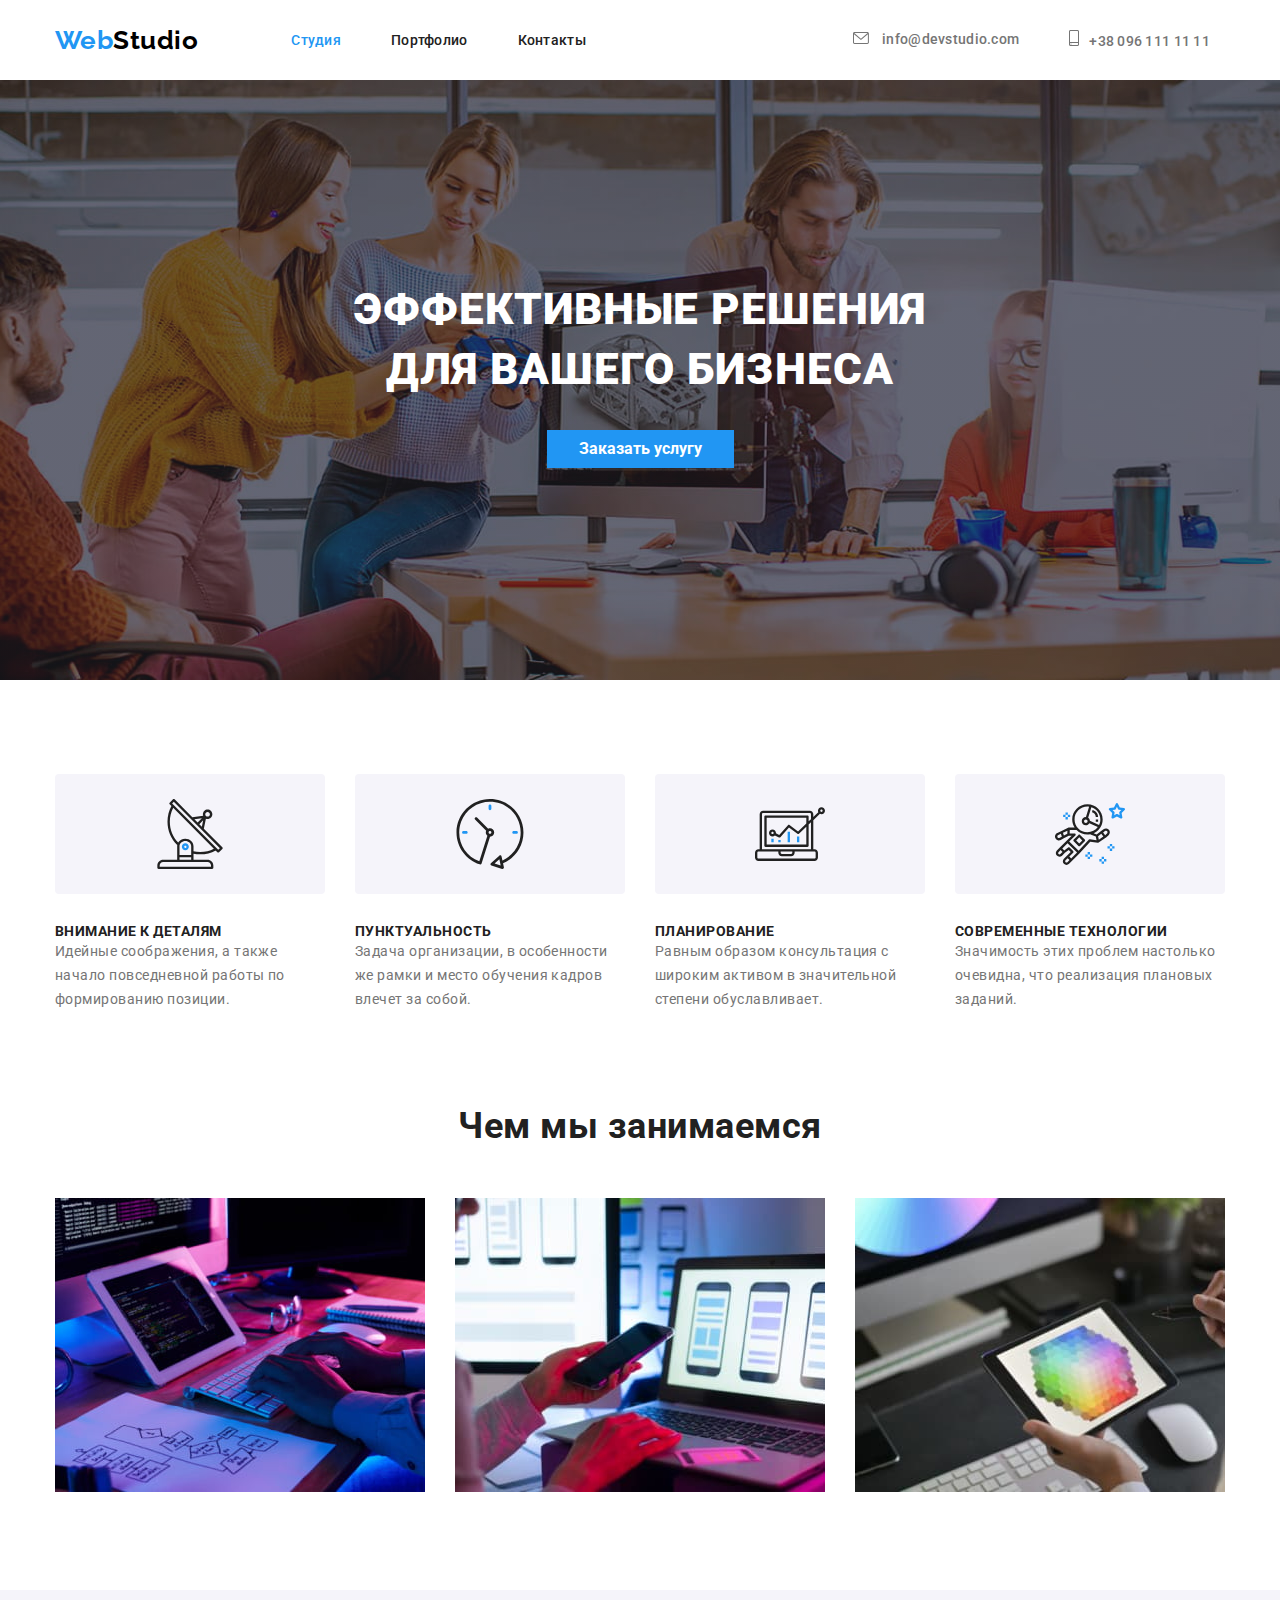
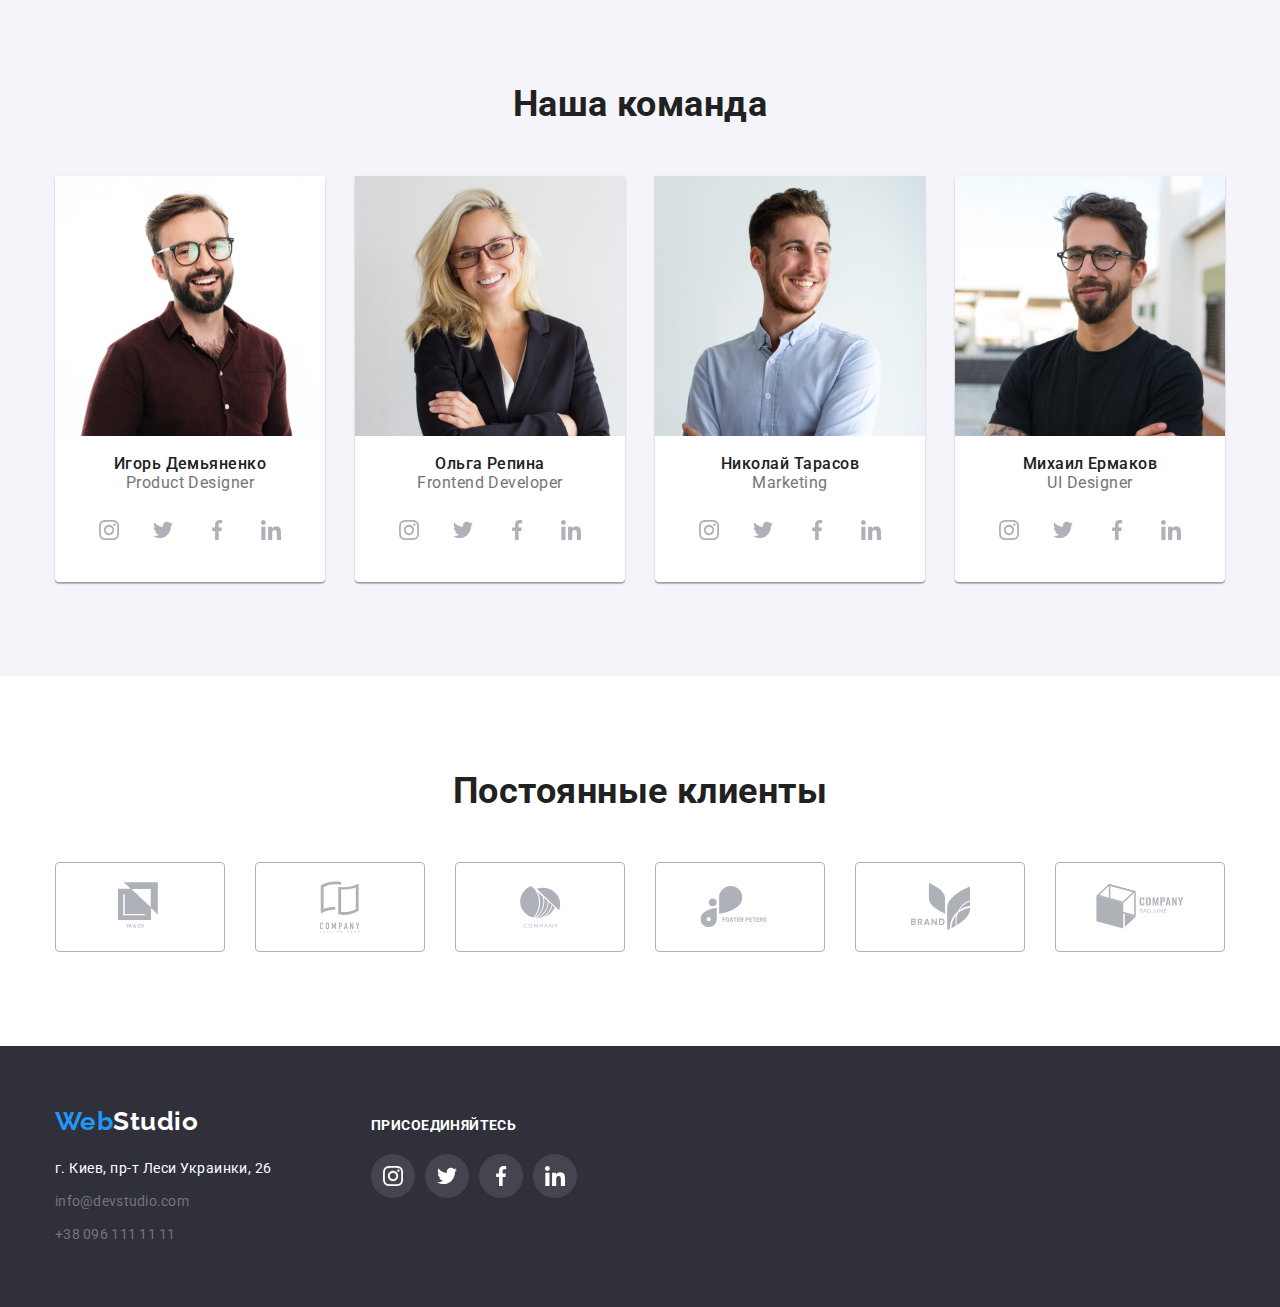
==== index.html @ a1ad8b72 "HomeWork-5" ====
<!DOCTYPE html>
<html lang="ru">

<head>
    <meta charset="UTF-8">
    <meta name="viewport" content="width=device-width, initial-scale=1.0">
    <title lang="en">HomeWork 4</title>
    <link
        href="https://fonts.googleapis.com/css2?family=Raleway:wght@700&family=Roboto:wght@400;500;700;900&display=swap"
        rel="stylesheet">
    <link rel="stylesheet" href="https://cdnjs.cloudflare.com/ajax/libs/modern-normalize/1.0.0/modern-normalize.css">
    <link rel="stylesheet" href="./css/styles.css">
</head>

<body>
    <!--HEADER-->
    <header class="header">
        <div class="header-container">
            <nav class="nav-container ">
                <a href="index.html" class="title-webstudio">
                    <span class="title-web">Web</span><span class="title-studio">Studio</span>
                </a>
                <ul class="header-list list">
                    <li class="item"><a href="index.html" class="header-link studio-link">Студия</a></li>
                    <li class="item"><a href="portfolio.html" class="header-link">Портфолио</a></li>
                    <li class="item"><a href="" class="header-link">Контакты</a></li>
                </ul>
            </nav>

            <!--CONTACTS-->
            <ul class="contacts-list list">
                <li class="item">
                    <div class="contacts-link">
                        <a href="mailto:info@devstudio.com" class="emeil-mobile">
                            <svg class="email-icon" width="16" height="12">
                                <use href="./img/symbol-defs.svg#icon-envelope"></use>
                            </svg>
                            info@devstudio.com</a>
                    </div>
                </li>
                <li class="item">
                    <div class="contacts-link">
                        <a href="tel:+380961111111" class="emeil-mobile"><svg class="mobile-icon" width="10"
                                height="16">
                                <use href="./img/symbol-defs.svg#icon-smartphone"></use>
                            </svg>+38 096 111 11 11</a>
                    </div>
                </li>
            </ul>
        </div>
    </header>


    <!--MAIN-->
    <main>
        <!--HERO BLOCK==========================================================-->
        <section class="hero">
            <h1 class="hero-title">
                Эффективные решения <br>для вашего бизнеса
            </h1>
            <button type="submit" class="hero-button">Заказать услугу</button>
        </section>

        <!--BENEFITS=============================================================-->
        <section class="benefits-section">
            <!--<h2>Наши Особенности</h2> //WE WILL HIDE IT WITH CSS-->
            <div class="container">
                <ul class="benefits-section_list">
                    <li class="list-item">
                        <div class="benefits-bg">
                            <svg class="benefits-bg_icons">
                                <use href="./img/symbol-defs.svg#icon-antenna"></use>
                            </svg>
                        </div>
                        <h3 class="benefits-section_title">Внимание к деталям</h3>
                        <p class="benefits-section_info">
                            Идейные соображения, а также начало повседневной работы по формированию позиции.
                        </p>
                    </li>
                    <li class="list-item icon-punctuality">
                        <div class="benefits-bg">
                            <svg class="benefits-bg_icons">
                                <use href="./img/symbol-defs.svg#icon-clock"></use>
                            </svg>
                        </div>
                        <h3 class="benefits-section_title">Пунктуальность</h3>
                        <p class="benefits-section_info">Задача организации, в особенности же рамки и место обучения
                            кадров
                            влечет за собой.</p>
                    </li>
                    <li class="list-item icon-planning">
                        <div class="benefits-bg">
                            <svg class="benefits-bg_icons">
                                <use href="./img/symbol-defs.svg#icon-diagram"></use>
                            </svg>
                        </div>
                        <h3 class="benefits-section_title">Планирование</h3>
                        <p class="benefits-section_info">Равным образом консультация с широким активом в значительной
                            степени обуславливает.</p>
                    </li>
                    <li class="list-item icon-technology">
                        <div class="benefits-bg">
                            <svg class="benefits-bg_icons">
                                <use href="./img/symbol-defs.svg#icon-astronaut"></use>
                            </svg>
                        </div>
                        <h3 class="benefits-section_title">Современные технологии</h3>
                        <p class="benefits-section_info">Значимость этих проблем настолько очевидна, что реализация
                            плановых
                            заданий.</p>
                    </li>
                </ul>
            </div>
        </section>

        <!--PORTFOLIO===========================================================-->
        <section class="portfolio">
            <h2 class="portfolio-title">Чем мы занимаемся</h2>
            <div class="container portfolio-container">
                <ul class="portfolio-list">
                    <li class="item">
                        <a href="#!"><img src="./img/portfolio-img1.jpg" alt="Портфолио" width="370" height="294"></a>
                    </li>
                    <li class="item">
                        <a href="#!"><img src="./img/portfolio-img2.jpg" alt="Портфолио" width="370" height="294"></a>
                    </li>
                    <li class="item">
                        <a href="#!"><img src="./img/portfolio-img3.jpg" alt="Портфолио" width="370" height="294"></a>
                    </li>
                </ul>
            </div>
        </section>

        <!--TEAM==============================================================-->
        <section class="team">
            <h2 class="team-title">Наша команда</h2>
            <div class="container">
                <ul class="team-list">
                    <li class="item">
                        <img src="./img/team-img1.jpg" alt="Игорь Демьяненко" width="270" height="260">
                        <h3 class="team-list_name">Игорь Демьяненко</h3>
                        <p lang="en" class="team-list_pos">
                            Product Designer
                        </p>
                        <ul class="social-list">
                            <li class="social-list__item">
                                <a href="" class="social-list__link">
                                    <svg class="social-list__icon">
                                        <use href="./img/symbol-defs.svg#icon-instagram"></use>
                                    </svg>
                                </a>
                            </li>
                            <li class="social-list__item">
                                <a href="" class="social-list__link">
                                    <svg class="social-list__icon">
                                        <use href="./img/symbol-defs.svg#icon-twitter"></use>
                                    </svg>
                                </a>
                            </li>
                            <li class="social-list__item">
                                <a href="" class="social-list__link">
                                    <svg class="social-list__icon">
                                        <use href="./img/symbol-defs.svg#icon-facebook"></use>
                                    </svg>
                                </a>
                            </li>
                            <li class="social-list__item">
                                <a href="" class="social-list__link">
                                    <svg class="social-list__icon">
                                        <use href="./img/symbol-defs.svg#icon-linkedin"></use>
                                    </svg>
                                </a>
                            </li>
                        </ul>
                    </li>
                    <li class="item">
                        <img src="./img/team-img2.jpg" alt="Ольга Репина" width="270" height="260">
                        <h3 class="team-list_name">Ольга Репина</h3>
                        <p lang="en" class="team-list_pos">
                            Frontend Developer
                        </p>
                        <ul class="social-list">
                            <li class="social-list__item">
                                <a href="" class="social-list__link">
                                    <svg class="social-list__icon">
                                        <use href="./img/symbol-defs.svg#icon-instagram"></use>
                                    </svg>
                                </a>
                            </li>
                            <li class="social-list__item">
                                <a href="" class="social-list__link">
                                    <svg class="social-list__icon">
                                        <use href="./img/symbol-defs.svg#icon-twitter"></use>
                                    </svg>
                                </a>
                            </li>
                            <li class="social-list__item">
                                <a href="" class="social-list__link">
                                    <svg class="social-list__icon">
                                        <use href="./img/symbol-defs.svg#icon-facebook"></use>
                                    </svg>
                                </a>
                            </li>
                            <li class="social-list__item">
                                <a href="" class="social-list__link">
                                    <svg class="social-list__icon">
                                        <use href="./img/symbol-defs.svg#icon-linkedin"></use>
                                    </svg>
                                </a>
                            </li>
                        </ul>
                    </li>
                    <li class="item">
                        <img src="./img/team-img3.jpg" alt="Николай Тарасов" width="270" height="260">
                        <h3 class="team-list_name">Николай Тарасов</h3>
                        <p lang="en" class="team-list_pos">
                            Marketing
                        </p>
                        <ul class="social-list">
                            <li class="social-list__item">
                                <a href="" class="social-list__link">
                                    <svg class="social-list__icon">
                                        <use href="./img/symbol-defs.svg#icon-instagram"></use>
                                    </svg>
                                </a>
                            </li>
                            <li class="social-list__item">
                                <a href="" class="social-list__link">
                                    <svg class="social-list__icon">
                                        <use href="./img/symbol-defs.svg#icon-twitter"></use>
                                    </svg>
                                </a>
                            </li>
                            <li class="social-list__item">
                                <a href="" class="social-list__link">
                                    <svg class="social-list__icon">
                                        <use href="./img/symbol-defs.svg#icon-facebook"></use>
                                    </svg>
                                </a>
                            </li>
                            <li class="social-list__item">
                                <a href="" class="social-list__link">
                                    <svg class="social-list__icon">
                                        <use href="./img/symbol-defs.svg#icon-linkedin"></use>
                                    </svg>
                                </a>
                            </li>
                        </ul>
                    </li>
                    <li class="item">
                        <img src="./img/team-img4.jpg" alt="Михаил Ермаков" width="270" height="260">
                        <h3 class="team-list_name">Михаил Ермаков</h3>
                        <p lang="en" class="team-list_pos">
                            UI Designer
                        </p>
                        <ul class="social-list">
                            <li class="social-list__item">
                                <a href="" class="social-list__link">
                                    <svg class="social-list__icon">
                                        <use href="./img/symbol-defs.svg#icon-instagram"></use>
                                    </svg>
                                </a>
                            </li>
                            <li class="social-list__item">
                                <a href="" class="social-list__link">
                                    <svg class="social-list__icon">
                                        <use href="./img/symbol-defs.svg#icon-twitter"></use>
                                    </svg>
                                </a>
                            </li>
                            <li class="social-list__item">
                                <a href="" class="social-list__link">
                                    <svg class="social-list__icon">
                                        <use href="./img/symbol-defs.svg#icon-facebook"></use>
                                    </svg>
                                </a>
                            </li>
                            <li class="social-list__item">
                                <a href="" class="social-list__link">
                                    <svg class="social-list__icon">
                                        <use href="./img/symbol-defs.svg#icon-linkedin"></use>
                                    </svg>
                                </a>
                            </li>
                        </ul>
                    </li>
                </ul>
            </div>
        </section>
        <!--CLIENTS START===============================================-->
        <section class="clients">
            <h2 class="clients-title">
                Постоянные клиенты
            </h2>
            <div class="container">
                <ul class="clients-list" lang="en">
                    <li class="clients-list__item">
                        <a href="" class="clients-list__link">
                            <svg class="clients-list__icon" width="44" height="49">
                                <use href="./img/symbol-defs.svg#icon-logo-1"></use>
                            </svg>
                        </a>
                    </li>
                    <li class="clients-list__item">
                        <a href="" class="clients-list__link">
                            <svg class="clients-list__icon" width="40" height="52">
                                <use href="./img/symbol-defs.svg#icon-logo-2"></use>
                            </svg>
                        </a>
                    </li>
                    <li class="clients-list__item">
                        <a href="" class="clients-list__link">
                            <svg class="clients-list__icon" width="41" height="42">
                                <use href="./img/symbol-defs.svg#icon-logo-3"></use>
                            </svg>
                        </a>
                    </li>
                    <li class="clients-list__item">
                        <a href="" class="clients-list__link">
                            <svg class="clients-list__icon" width="80" height="42">
                                <use href="./img/symbol-defs.svg#icon-logo-4"></use>
                            </svg>
                        </a>
                    </li>
                    <li class="clients-list__item">
                        <a href="" class="clients-list__link">
                            <svg class="clients-list__icon" width="59" height="47">
                                <use href="./img/symbol-defs.svg#icon-logo-5"></use>
                            </svg>
                        </a>
                    </li>
                    <li class="clients-list__item">
                        <a href="" class="clients-list__link">
                            <svg class="clients-list__icon" width="88" height="45">
                                <use href="./img/symbol-defs.svg#icon-logo-6"></use>
                            </svg>
                        </a>
                    </li>
                </ul>
            </div>
        </section>
        <!--CLIENTS END==================================================-->
    </main>

    <!--FOOTER-->
    <footer class="footer">
        <div class="container contacts-container">
            <div class="container-footer">
                <a href="index.html" class="title-webstudio">
                    <div class="container-footer_title">
                        <span class="title-web">Web</span><span class="title-studio title-studio_footer">Studio</span>
                    </div>
                </a>
                <!--FIXED ADDRESS-->
                <address class="address">
                    <div class="container-address">
                        <p class="address-link">г. Киев, пр-т Леси Украинки, 26</p>
                        <a href="mailto:info@devstudio.com" class="emeil-mobile contacts-footer">
                            <p>info@devstudio.com</p>
                        </a>
                        <a href="tel:+380961111111" class="emeil-mobile contacts-footer">
                            <p>+38 096 111 11 11</p>
                        </a>
                    </div>
                </address>
            </div>


            <div class="container links-container">
                <p class="social-links__title">
                    присоединяйтесь
                </p>
                <ul class="links-container__list">
                    <li class="links-container__item">
                        <a href="" class="footer-list__link">
                            <svg class="footer-list__icon">
                                <use href="./img/symbol-defs.svg#icon-instagram"></use>
                            </svg>
                        </a>
                    </li>
                    <li class="links-container__item">
                        <a href="" class="footer-list__link">
                            <svg class="footer-list__icon">
                                <use href="./img/symbol-defs.svg#icon-twitter"></use>
                            </svg>
                        </a>
                    </li>
                    <li class="links-container__item">
                        <a href="" class="footer-list__link">
                            <svg class="footer-list__icon">
                                <use href="./img/symbol-defs.svg#icon-facebook"></use>
                            </svg>
                        </a>
                    </li>
                    <li class="links-container__item">
                        <a href="" class="footer-list__link">
                            <svg class="footer-list__icon">
                                <use href="./img/symbol-defs.svg#icon-linkedin"></use>
                            </svg>
                        </a>
                    </li>
                </ul>
            </div>
        </div>
    </footer>
</body>

</html>
---- css/styles.css ----
:root {
    --background-button: #2196F3;
    --title-color: #212121;
    --text-color: #757575;
    --background-hero-footer: #2F303A;
    --bg-portfolio-filter: #F5F4FA;
    --text-social-items: #AFB1B8;
}

h1,
h2,
h3,
h4,
h5,
h6,
p {
    padding: 0;
    margin: 0;
}

ul {
    padding: 0;
    margin: 0;
    list-style: none;
}



/*HEADER START======================================================*/

.header-container {
    display: flex;
    align-items: center;
    margin-right: auto;
    margin-left: auto;
    max-width: 1200px;
    padding-left: 15px;
    padding-right: 15px;
    height: 80px;
}

.nav-container {
    display: flex;
    align-items: center;

}

.title-webstudio {
    font-family: Raleway, sans-serif;
    text-decoration: none;
    letter-spacing: 0.03em;
}

.title-web {
    font-style: normal;
    font-weight: 700;
    font-size: 26px;
    line-height: 1.19;
    color: var(--background-button);
}

.title-studio {
    font-style: normal;
    font-weight: 700;
    font-size: 26px;
    line-height: 1.19;
    color: #000000;
}

.header-list {
    display: flex;
    margin-left: 93px;
}

/*.header-list .item:not(:last-child) {
    WE GIVE MARGIN TO ALL - LI ELEMENTS, EXCEPT LAST
    margin-right: 50px;}*/

.header-list .item+.item {
    margin-left: 50px;
}

.header-link {
    font-family: Roboto;
    font-style: normal;
    font-weight: 500;
    font-size: 14px;
    line-height: 1.14;
    color: var(--title-color);
    text-decoration: none;
    letter-spacing: 0.02em;
}

.studio-link {
    color: var(--background-button);
}

.portfolio-link {
    color: var(--background-button);
}

.header-link:hover,
.header-link:focus {
    color: var(--background-button);
}

/*NAVIGATION END==============================================*/

/*CONTACTS START=============================================*/
.contacts-list {
    display: flex;
    margin-left: auto;
    padding-right: 15px;
}

.contacts-list .item+.item {
    margin-left: 50px;
}

.contacts-link {
    padding: 0;
    border: none;
    fill: var(--text-color);
}

.contacts-link:hover {
    fill: var(--background-button);
    cursor: pointer;
}

.button:hover svg {
    fill: var(--background-button);
    cursor: pointer;
}


.email-icon {
    margin-right: 10px;
}

.mobile-icon {
    margin-right: 10px;
}


.emeil-mobile {
    font-family: Roboto;
    font-style: normal;
    font-weight: 500;
    font-size: 14px;
    line-height: 1.14;
    color: var(--text-color);
    text-decoration: none;
    line-height: 0;
    letter-spacing: 0.02em;
}

.emeil-mobile:hover,
.emeil-mobile:focus {
    color: var(--background-button);
}

/*CONTACTS END==================================================*/

button {
    font-family: inherit;
}

/*HERO BLOCK START===============================================*/

body {
    font-family: Roboto, sans-serif;
}

.hero {
    max-width: 1600px;
    height: 600px;
    padding: 200px 0;
    text-align: center;
    text-transform: uppercase;
    letter-spacing: 0.06em;
    margin-right: auto;
    margin-left: auto;
    background-image: linear-gradient(to right, rgba(47, 48, 58, 0.4),
            rgba(47, 48, 58, 0.4)),
        url(../img/hero-img.jpg);
    background-repeat: no-repeat;
    background-position: center;
    background-size: cover;
    background-color: var(--background-hero-footer);
}

.hero-title {
    text-align: center;
    font-style: normal;
    font-weight: 900;
    font-size: 44px;
    line-height: 1.36;
    color: #FFFFFF;
    margin-bottom: 30px;
}

.hero-button {
    padding: 10px 32px;
    font-weight: 700;
    font-size: 16px;
    color: #FFFFFF;
    background: var(--background-button);
    border: 0;
    cursor: pointer;
}

.hero-button:hover,
.hero-:focus {
    background: #0569bb;
}

/*HERO BLOCK END==================================================*/

/*BENEFITS START===============================================*/
.benefits-section {
    letter-spacing: 0.03em;
    padding-top: 94px;
    padding-bottom: 94px;
}

/*FLEX FOR MAIN=============================================*/
.container {
    margin-left: auto;
    margin-right: auto;
    padding-left: 15px;
    padding-right: 15px;
    width: 1200px;
}

/*FLEX FOR MAIN=============================================*/

.benefits-section_list {
    display: flex;
    justify-content: center;
}

.benefits-section_list .list-item+.list-item {
    margin-left: 30px;
}

.benefits-bg {
    display: flex;
    justify-content: center;
    align-items: center;

    width: 270px;
    height: 120px;
    margin-bottom: 30px;
    border-radius: 4px;
    background-color: var(--bg-portfolio-filter);
}

.benefits-bg_icons {
    width: 70px;
    height: 70px;
}

.benefits-section_title {
    font-style: normal;
    font-weight: bold;
    font-size: 14px;
    line-height: 1.14;
    text-transform: uppercase;
    color: var(--title-color);
}

.benefits-section_info {
    width: 270px;
    font-family: Roboto;
    font-style: normal;
    font-weight: normal;
    font-size: 14px;
    line-height: 1.71;
    color: var(--text-color);
}

/*BENEFITS END============================================*/

/*PORTFOLIO START==========================================*/

.portfolio {
    letter-spacing: 0.03em;
    padding-bottom: 94px;
}

.portfolio-list {
    display: flex;
    justify-content: center;
}

.portfolio-list .item+.item {
    margin-left: 30px
}

/* .portfolio-list .item:hover {
    transition: 0.1s;
    opacity: .65;
} */

.portfolio-title {
    font-style: normal;
    font-weight: bold;
    font-size: 36px;
    line-height: 1.16;
    text-align: center;
    color: var(--title-color);
    margin-bottom: 50px;
}



/*PORTFOLIO END=================================*/

/*TEAM START====================================*/

.team {
    letter-spacing: 0.03em;
    background-color: var(--bg-portfolio-filter);
    padding-top: 94px;
    padding-bottom: 94px;
}

.team-list {
    display: flex;
    justify-content: center;
}

.social-list {
    display: flex;
    justify-content: center;
    padding-bottom: 30px;
}

.social-list__link {
    display: flex;
    justify-content: center;
    align-items: center;
    width: 44px;
    height: 44px;
    border-radius: 50%;
}

.social-list__item+.social-list__item {
    margin-left: 10px;
}

.social-list__icon {
    width: 20px;
    height: 20px;
    fill: var(--text-social-items);
}

.social-list__link:hover {
    background-color: var(--background-button);
}

.social-list__link:hover svg {
    fill: #FFFFFF;
}

.team-list .item {
    box-shadow: 0px 1px 3px rgba(0, 0, 0, 0.12),
        0px 1px 1px rgba(0, 0, 0, 0.14),
        0px 2px 1px rgba(0, 0, 0, 0.2);
    transition: 0.2s;
    border-radius: 0px 0px 4px 4px;
    background: #fff;
}

.team-list .item:hover {
    box-shadow: 0 8px 8px 0 rgba(0, 0, 0, 0.4);
}

.team-list .item+.item {
    margin-left: 30px;
}

.team-title {
    font-style: normal;
    font-weight: bold;
    font-size: 36px;
    line-height: 1.16;
    text-align: center;
    color: var(--title-color);
    margin-bottom: 50px;
}

.team-list_name {
    font-style: normal;
    font-weight: 500;
    font-size: 16px;
    line-height: 1.18;
    color: var(--title-color);
    text-align: center;
    padding-top: 15px;
}

.team-list_pos {
    font-style: normal;
    font-weight: normal;
    font-size: 16px;
    line-height: 1.18;
    color: var(--text-color);
    text-align: center;
    padding-bottom: 15px;
}

/*=======================TEAM END============================*/

/*========================CLIENTS START======================*/
.clients {
    letter-spacing: 0.03em;
    padding-top: 94px;
    padding-bottom: 94px;
}

.clients-title {
    font-style: normal;
    font-weight: bold;
    font-size: 36px;
    line-height: 1.167;
    text-align: center;
    color: var(--title-color);
    margin-bottom: 50px;
}

.clients-list {
    display: flex;
    justify-content: center;
}

.clients-list__link {
    display: flex;
    justify-content: center;
    align-items: center;

    width: 170px;
    height: 90px;
    border: 1px solid #AFB1B8;
    box-sizing: border-box;
    border-radius: 4px;
}

.clients-list__icon {
    fill: var(--text-social-items);
}

.clients-list__link:hover {
    border-color: var(--background-button);
}

.clients-list__link:hover svg {
    fill: var(--background-button);
}

.clients-list__item+.clients-list__item {
    margin-left: 30px;
}

/*CLIENTS END========================*/

/*FOOTER START===================================================*/

.footer {
    background: var(--background-hero-footer);
    letter-spacing: 0.03em;
    padding-top: 60px;
    padding-bottom: 60px;
}

.address {
    font-style: normal;
    font-weight: normal;
    font-size: 14px;
    line-height: 1.71;
    text-decoration: none;
    color: #FFFFFF;
}

.address-link {
    margin-bottom: 9px;
    min-width: 231px;
}

.container-address .contacts-footer+.contacts-footer {
    margin-top: 9px;
}

.contacts-footer {
    font-style: normal;
    font-weight: normal;
    font-size: 14px;
    line-height: 1.71;
    color: var(--text-color);
    width: fit-content;
}

.contacts-container {
    display: flex;
    align-items: baseline;
}

.container-footer {
    display: flex;
    flex-direction: column;
    justify-content: flex-start;
}

.container-footer_title {
    display: flex;
    justify-content: flex-start;
    margin-bottom: 20px;
}

.title-webstudio {
    max-width: 145px;
}

.container-address {
    display: flex;
    flex-direction: column;
    justify-content: flex-start;
}

.title-studio_footer {
    color: #FFFFFF;
}

.links-container {
    display: flex;
    flex-direction: column;
    justify-content: flex-start;

    margin-left: 70px;
}

.links-container__list {
    display: flex;
    margin-top: 20px;
}

.footer-list__link {
    display: flex;
    justify-content: center;
    align-items: center;
    width: 44px;
    height: 44px;
    background-color: rgba(255, 255, 255, 0.1);
    border-radius: 50%;
}

.links-container__item+.links-container__item {
    margin-left: 10px;
}

.footer-list__icon {
    width: 20px;
    height: 20px;
    fill: #FFFFFF;
}

.footer-list__link:hover {
    background-color: var(--background-button);
}

.social-links__title {
    display: flex;
    font-family: Roboto;
    font-style: normal;
    font-weight: bold;
    font-size: 14px;
    line-height: 1.14;
    letter-spacing: 0.03em;
    text-transform: uppercase;
    color: #FFFFFF;
}

/*FOOTER END=======================================================*/

/*PORTFOLIO.HTML START======================*/

.filters_projects {
    padding-top: 94px;
    padding-bottom: 94px;
}

.container-portfolio {
    display: flex;
    flex-direction: column;
    justify-content: center;

}

.header-portfolio {
    border-bottom: 1px solid #ECECEC;
}

.filters-list {
    display: flex;
    justify-content: center;
    margin-bottom: 34px;
}

.filters-list .item+.item {
    margin-left: 8px;
}

.filters-list .item {
    align-items: center;
}

button {
    padding: 0;
    border: none;
    background: none;
}

.filters-list_item {
    width: fit-content;
    max-height: 38px;
    padding: 6px 22px;
    background: var(--bg-portfolio-filter);
    border-radius: 4px;
    font-style: normal;
    font-weight: 500;
    font-size: 16px;
    line-height: 1.62;
    text-align: center;
    color: var(--title-color);
    letter-spacing: 0.03em;
    cursor: pointer;
}

.filters-list_item:hover,
.filters-list_item:focus,
.filters-list_item:active {
    background: var(--background-button);
    color: #FFFFFF;
    border-radius: 4px;
}

/*PROJECTS START========================================*/

.projects-list_title {
    font-style: normal;
    font-weight: bold;
    font-size: 18px;
    line-height: 1.7;
    color: var(--title-color);
    letter-spacing: 0.06em;
}

.projects-list_info {
    font-style: normal;
    font-weight: normal;
    font-size: 16px;
    line-height: 1.87;
    color: var(--text-color);
    letter-spacing: 0.03em;
}

.container-info {
    padding: 20px 24px;
}

.projects-list {
    display: flex;
    flex-wrap: wrap;
    justify-content: center;
}

.projects-list .item {
    box-shadow: 0px 1px 3px rgba(0, 0, 0, 0.12),
        0px 1px 1px rgba(0, 0, 0, 0.14),
        0px 2px 1px rgba(0, 0, 0, 0.2);
    transition: 0.2s;
    border-radius: 0px 0px 4px 4px;
    background: #fff;
    margin-bottom: 30px;
    margin-right: 30px;
}

.projects-list .item:hover {
    box-shadow: 0 8px 8px 0 rgba(0, 0, 0, 0.4);
}

.projects-list .item:nth-child(3n) {
    margin-right: 0;
}

/* .projects-list .item:nth-last-child(n+7) {
    margin-top: 0;
} */



/*PORTFOLIO.HTML END*/
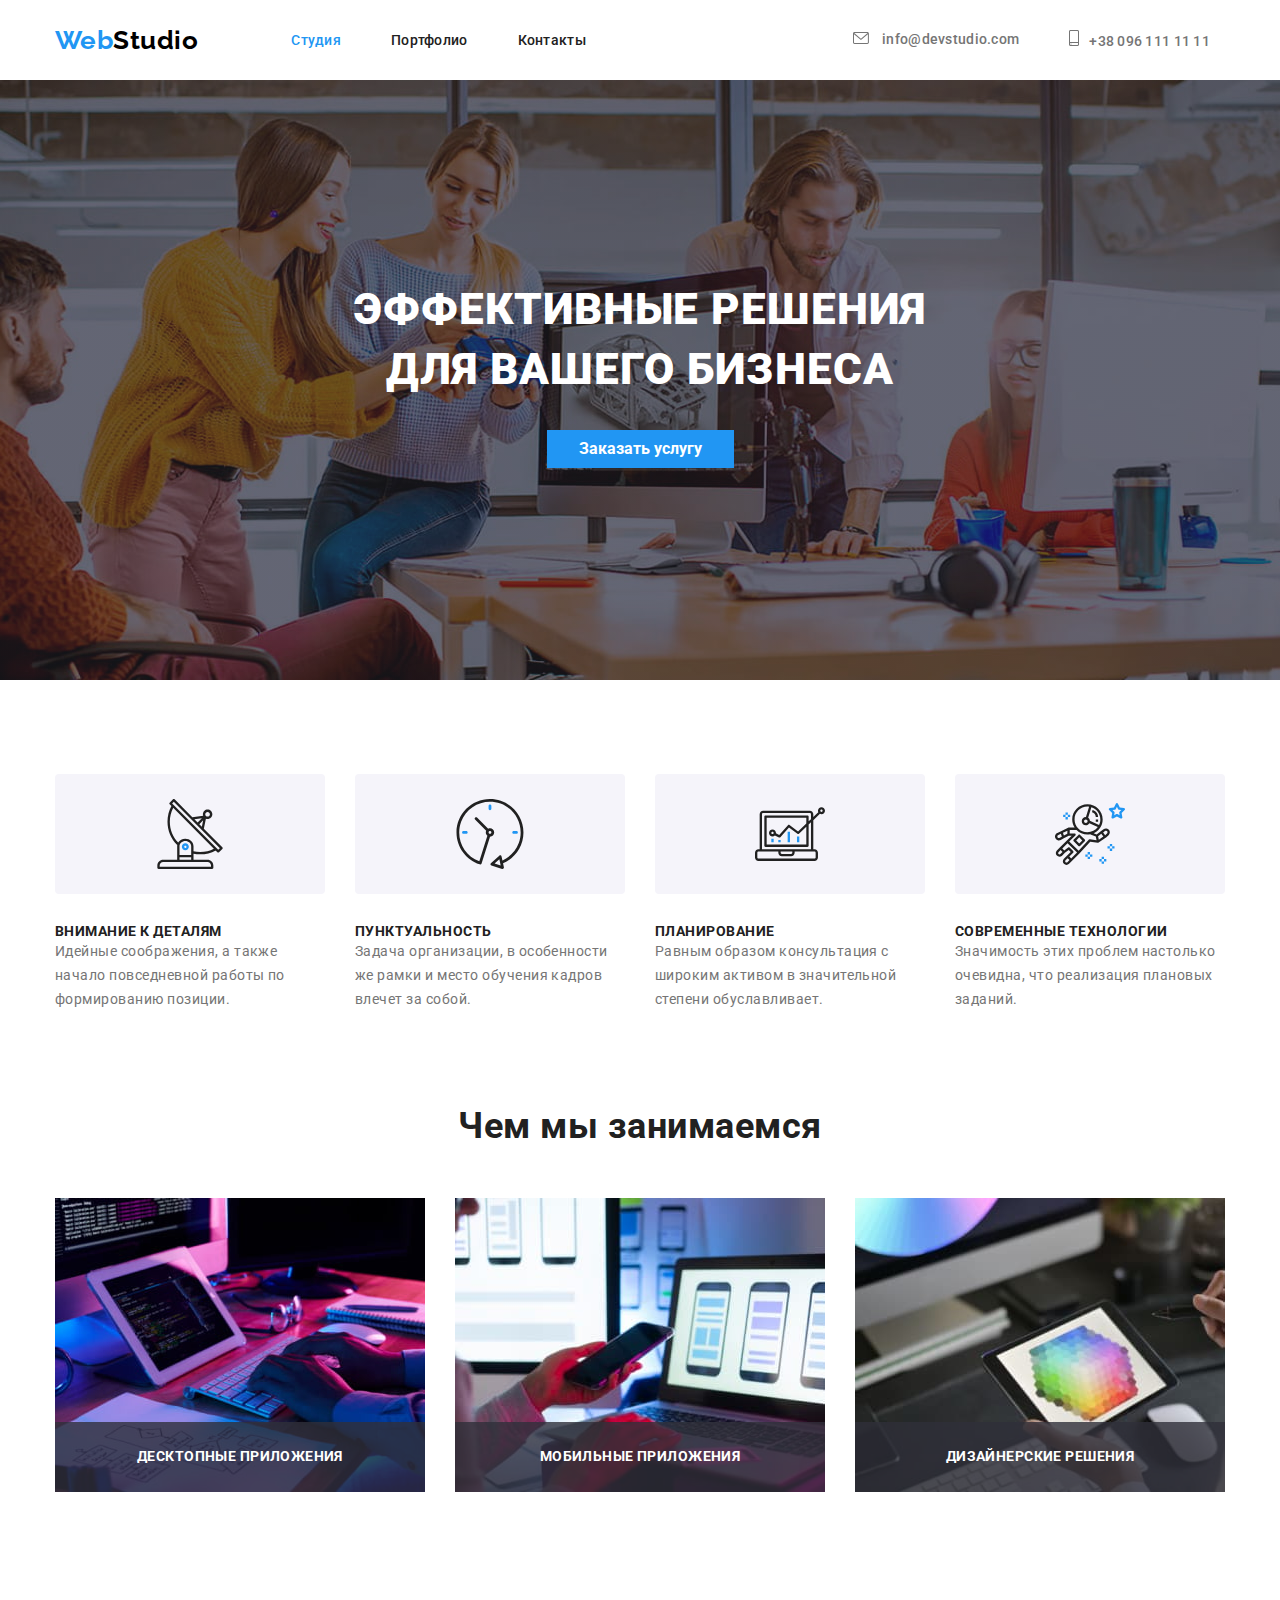
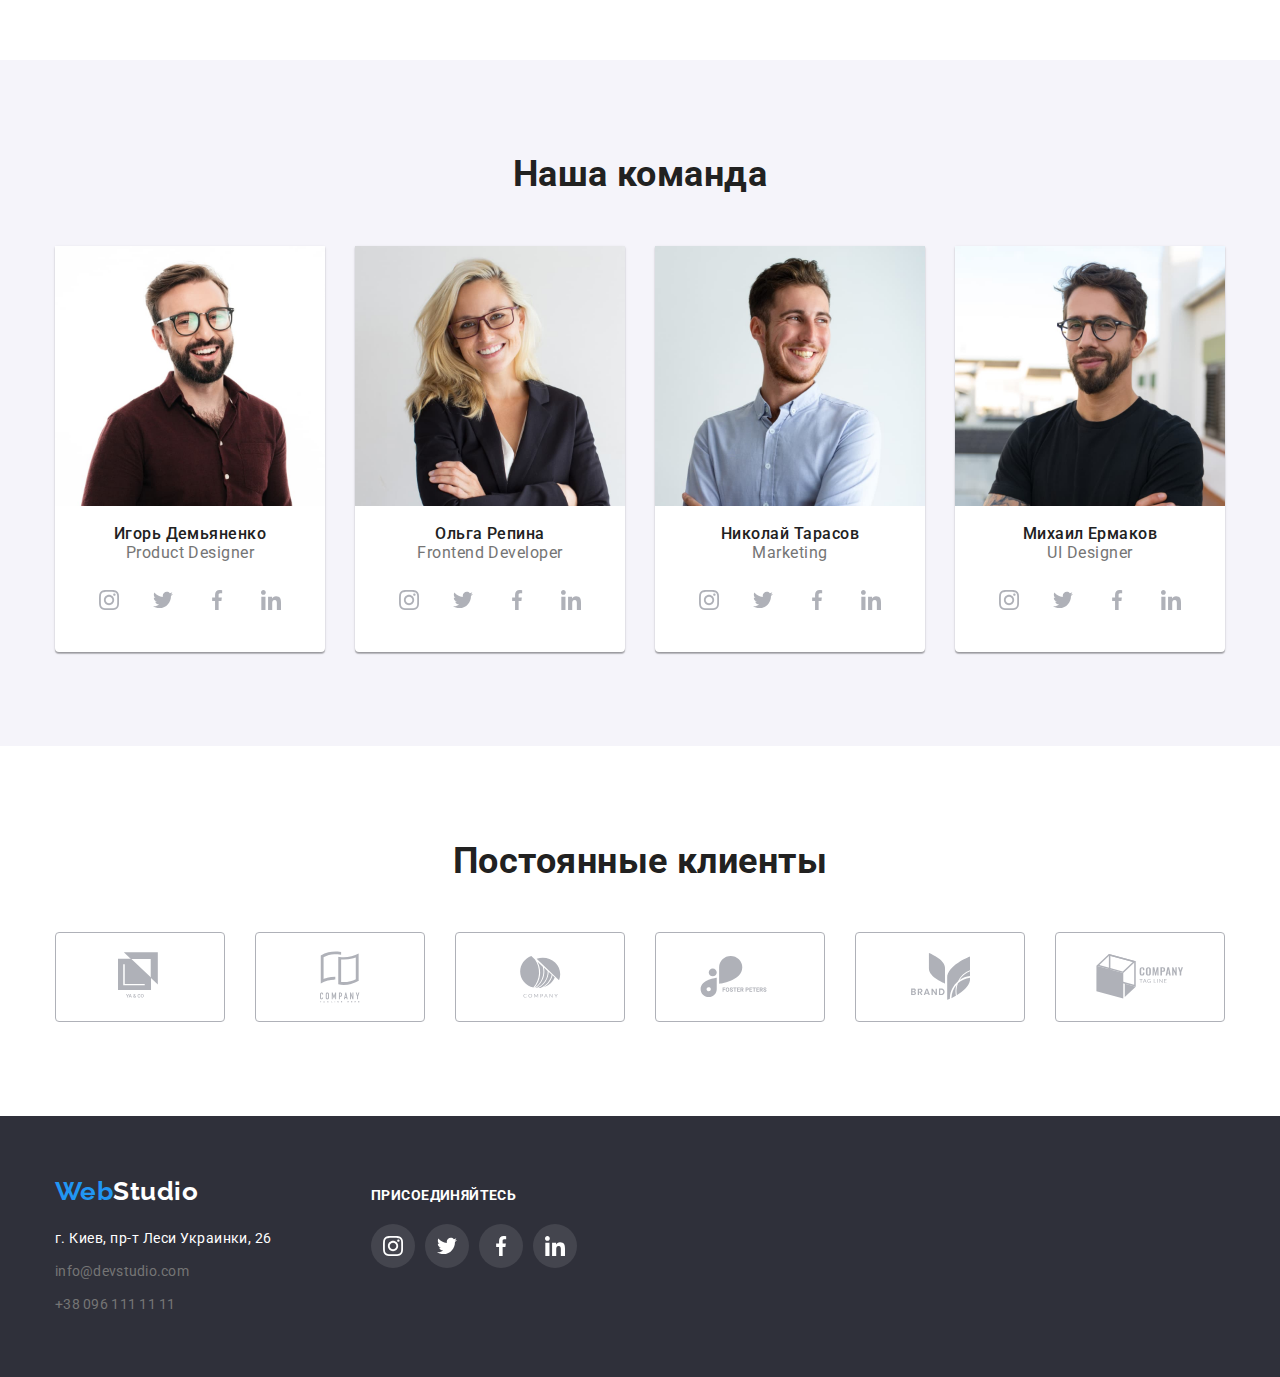
==== commit 5c1c9ab8: "HomeWork 5 Animations" ====
--- a/index.html
+++ b/index.html
@@ -14,7 +14,7 @@
 
 <body>
     <!--HEADER-->
-    <header class="header">
+    <header class="header page-header">
         <div class="header-container">
             <nav class="nav-container ">
                 <a href="index.html" class="title-webstudio">
@@ -58,7 +58,7 @@
             <h1 class="hero-title">
                 Эффективные решения <br>для вашего бизнеса
             </h1>
-            <button type="submit" class="hero-button">Заказать услугу</button>
+            <button type="submit" class="hero-button" data-modal-open>Заказать услугу</button>
         </section>
 
         <!--BENEFITS=============================================================-->
@@ -119,13 +119,28 @@
             <div class="container portfolio-container">
                 <ul class="portfolio-list">
                     <li class="item">
-                        <a href="#!"><img src="./img/portfolio-img1.jpg" alt="Портфолио" width="370" height="294"></a>
-                    </li>
-                    <li class="item">
-                        <a href="#!"><img src="./img/portfolio-img2.jpg" alt="Портфолио" width="370" height="294"></a>
-                    </li>
-                    <li class="item">
-                        <a href="#!"><img src="./img/portfolio-img3.jpg" alt="Портфолио" width="370" height="294"></a>
+                        <img src="./img/portfolio-img1.jpg" alt="Портфолио" width="370" height="294">
+                        <div class="portfolio-list__container">
+                            <p class="portfolio-list__info">
+                                Десктопные приложения
+                            </p>
+                        </div>
+                    </li>
+                    <li class="item">
+                        <img src="./img/portfolio-img2.jpg" alt="Портфолио" width="370" height="294">
+                        <div class="portfolio-list__container">
+                            <p class="portfolio-list__info">
+                                Мобильные приложения
+                            </p>
+                        </div>
+                    </li>
+                    <li class="item">
+                        <img src="./img/portfolio-img3.jpg" alt="Портфолио" width="370" height="294">
+                        <div class="portfolio-list__container">
+                            <p class="portfolio-list__info">
+                                Дизайнерские решения
+                            </p>
+                        </div>
                     </li>
                 </ul>
             </div>
@@ -403,6 +418,23 @@
             </div>
         </div>
     </footer>
+
+    <div class="backdrop is-hidden" data-modal>
+        <div class="modal">
+            <button class="close-button" data-modal-close>
+                <svg class="modal-icons">
+                    <use href="./img/symbol-defs.svg#icon-cross-form"></use>
+                </svg>
+            </button>
+        </div>
+    </div>
+
+    <!-- <script>
+        const { height: pageHeaderHeight } = document
+            .querySelector("page-header").getBoundingClientRect();
+        document.body.style.paddingTop = '${ pageHeaderHeight }px';
+    </script> -->
+    <script src="./js/modal.js"></script>
 </body>
 
 </html>--- a/css/styles.css
+++ b/css/styles.css
@@ -24,9 +24,17 @@
     list-style: none;
 }
 
-
-
 /*HEADER START======================================================*/
+/* .page-header {
+    position: fixed;
+    top: 0;
+    left: 0;
+    width: 100%;
+    min-height: 80px;
+    background-color: #fff;
+
+    z-index: 999;
+} */
 
 .header-container {
     display: flex;
@@ -42,7 +50,6 @@
 .nav-container {
     display: flex;
     align-items: center;
-
 }
 
 .title-webstudio {
@@ -81,6 +88,8 @@
 }
 
 .header-link {
+    position: relative;
+
     font-family: Roboto;
     font-style: normal;
     font-weight: 500;
@@ -95,6 +104,22 @@
     color: var(--background-button);
 }
 
+.header-link::after {
+    content: '';
+    display: block;
+
+    position: absolute;
+    left: 0;
+    bottom: -32px;
+    width: 100%;
+    height: 4px;
+
+    background: var(--background-button);
+    border-radius: 2px;
+
+    transform: scaleX(0);
+}
+
 .portfolio-link {
     color: var(--background-button);
 }
@@ -102,6 +127,16 @@
 .header-link:hover,
 .header-link:focus {
     color: var(--background-button);
+    transition-timing-function: cubic-bezier(0.4, 0, 0.2, 1);
+    transition-duration: 250ms;
+}
+
+.header-link:hover::after,
+.header-link:focus::after {
+    color: var(--background-button);
+    transition-timing-function: cubic-bezier(0.4, 0, 0.2, 1);
+    transition-duration: 250ms;
+    transform: scaleX(1);
 }
 
 /*NAVIGATION END==============================================*/
@@ -123,12 +158,14 @@
     fill: var(--text-color);
 }
 
-.contacts-link:hover {
+.contacts-link:hover,
+.contacts-link:focus {
     fill: var(--background-button);
     cursor: pointer;
 }
 
-.button:hover svg {
+.button:hover svg,
+.button:focus svg {
     fill: var(--background-button);
     cursor: pointer;
 }
@@ -165,6 +202,15 @@
 button {
     font-family: inherit;
 }
+
+/*==================MAIN START=====================================*/
+/* main {
+    position: relative;
+    width: 100%;
+    padding-top: 80px;
+} */
+
+/*==================MAIN START=====================================*/
 
 /*HERO BLOCK START===============================================*/
 
@@ -213,6 +259,8 @@
 .hero-button:hover,
 .hero-:focus {
     background: #0569bb;
+    transition-timing-function: cubic-bezier(0.4, 0, 0.2, 1);
+    transition-duration: 250ms;
 }
 
 /*HERO BLOCK END==================================================*/
@@ -298,10 +346,37 @@
     margin-left: 30px
 }
 
-/* .portfolio-list .item:hover {
-    transition: 0.1s;
-    opacity: .65;
-} */
+.portfolio-list .item {
+    position: relative;
+}
+
+.portfolio-list__container {
+    position: relative;
+    bottom: 20%;
+    left: 0;
+
+    display: flex;
+    justify-content: center;
+    align-items: center;
+
+    max-width: 370px;
+    min-height: 70px;
+
+    background: rgba(47, 48, 58, 0.8);
+}
+
+.portfolio-list__info {
+    width: fit-content;
+    font-style: normal;
+    font-weight: bold;
+    font-size: 14px;
+    line-height: 1.14;
+    text-align: center;
+    letter-spacing: 0.03em;
+    text-transform: uppercase;
+
+    color: #FFFFFF;
+}
 
 .portfolio-title {
     font-style: normal;
@@ -356,12 +431,18 @@
     fill: var(--text-social-items);
 }
 
-.social-list__link:hover {
+.social-list__link:hover,
+.social-list__link:focus {
     background-color: var(--background-button);
-}
-
-.social-list__link:hover svg {
+    transition-timing-function: cubic-bezier(0.4, 0, 0.2, 1);
+    transition-duration: 250ms;
+}
+
+.social-list__link:hover svg,
+.social-list__link:focus svg {
     fill: #FFFFFF;
+    transition-timing-function: cubic-bezier(0.4, 0, 0.2, 1);
+    transition-duration: 250ms;
 }
 
 .team-list .item {
@@ -375,6 +456,8 @@
 
 .team-list .item:hover {
     box-shadow: 0 8px 8px 0 rgba(0, 0, 0, 0.4);
+    transition-timing-function: cubic-bezier(0.4, 0, 0.2, 1);
+    transition-duration: 250ms;
 }
 
 .team-list .item+.item {
@@ -451,12 +534,18 @@
     fill: var(--text-social-items);
 }
 
-.clients-list__link:hover {
+.clients-list__link:hover,
+.clients-list__link:focus {
     border-color: var(--background-button);
-}
-
-.clients-list__link:hover svg {
+    transition-timing-function: cubic-bezier(0.4, 0, 0.2, 1);
+    transition-duration: 250ms;
+}
+
+.clients-list__link:hover svg,
+.clients-list__link:focus svg {
     fill: var(--background-button);
+    transition-timing-function: cubic-bezier(0.4, 0, 0.2, 1);
+    transition-duration: 250ms;
 }
 
 .clients-list__item+.clients-list__item {
@@ -565,8 +654,11 @@
     fill: #FFFFFF;
 }
 
-.footer-list__link:hover {
+.footer-list__link:hover,
+.footer-list__link:focus {
     background-color: var(--background-button);
+    transition-timing-function: cubic-bezier(0.4, 0, 0.2, 1);
+    transition-duration: 250ms;
 }
 
 .social-links__title {
@@ -583,6 +675,75 @@
 
 /*FOOTER END=======================================================*/
 
+/*==========MODAL WINDOW START======================*/
+.backdrop {
+    position: fixed;
+    top: 0;
+    left: 0;
+    width: 100%;
+    height: 100%;
+    background: rgba(0, 0, 0, 0.2);
+}
+
+.backdrop.is-hidden {
+    opacity: 0;
+    pointer-events: none;
+}
+
+.modal {
+    position: absolute;
+    left: 50%;
+    top: 50%;
+    transform: translate(-50%, -50%);
+
+    min-width: 528px;
+    min-height: 581px;
+    padding: 15px;
+
+    background: #FFFFFF;
+    box-shadow: 0px 1px 3px rgba(0, 0, 0, 0.12),
+        0px 1px 1px rgba(0, 0, 0, 0.14),
+        0px 2px 1px rgba(0, 0, 0, 0.2);
+    border-radius: 4px;
+}
+
+.close-button {
+    display: flex;
+    justify-content: center;
+    align-items: center;
+
+    position: absolute;
+    top: 8px;
+    right: 8px;
+
+    width: 30px;
+    height: 30px;
+    border-radius: 50%;
+    background: #FFFFFF;
+    border: 1px solid rgba(0, 0, 0, 0.1);
+}
+
+.modal-icons {
+    width: 18px;
+    height: 18px;
+    fill: #000000;
+}
+
+.close-button:hover,
+.close-button:focus {
+    cursor: pointer;
+    fill: var(--background-button);
+}
+
+.close-button:hover svg,
+.close-button:focus svg {
+    fill: var(--background-button);
+    transition-timing-function: cubic-bezier(0.4, 0, 0.2, 1);
+    transition-duration: 250ms;
+}
+
+/*==========MODAL WINDOW END======================*/
+
 /*PORTFOLIO.HTML START======================*/
 
 .filters_projects {
@@ -615,7 +776,7 @@
     align-items: center;
 }
 
-button {
+.filters-list_item {
     padding: 0;
     border: none;
     background: none;
@@ -638,14 +799,59 @@
 }
 
 .filters-list_item:hover,
-.filters-list_item:focus,
-.filters-list_item:active {
+.filters-list_item:focus {
     background: var(--background-button);
     color: #FFFFFF;
     border-radius: 4px;
+    transition-timing-function: cubic-bezier(0.4, 0, 0.2, 1);
+    transition-duration: 250ms;
 }
 
 /*PROJECTS START========================================*/
+
+.projects-list__link {
+    position: relative;
+    display: inline-block;
+}
+
+.projects-list__text {
+    width: 322px;
+
+    font-size: 18px;
+    line-height: 1.55;
+    letter-spacing: 0.03em;
+    text-decoration: none;
+    color: #FFFFFF;
+}
+
+/* .projects-list__container::after {
+    display: inline-block;
+    content: '';
+    position: absolute;
+    top: 0;
+    left: 0;
+
+    width: 100%;
+    height: 100%;
+    opacity: 0;
+} */
+
+.projects-list__container {
+    position: absolute;
+    display: inline-block;
+
+    width: 370px;
+    height: 294px;
+    padding: 63px 24px;
+    opacity: 0;
+}
+
+.projects-list__link:hover .projects-list__container,
+.projects-list__link:focus .projects-list__container {
+    opacity: 1;
+    background-color: rgba(33, 150, 243, 0.9);
+    transition: background-color 250ms cubic-bezier(0.4, 0, 0.2, 1);
+}
 
 .projects-list_title {
     font-style: normal;
@@ -676,6 +882,8 @@
 }
 
 .projects-list .item {
+    max-width: 370px;
+
     box-shadow: 0px 1px 3px rgba(0, 0, 0, 0.12),
         0px 1px 1px rgba(0, 0, 0, 0.14),
         0px 2px 1px rgba(0, 0, 0, 0.2);
@@ -686,8 +894,11 @@
     margin-right: 30px;
 }
 
-.projects-list .item:hover {
+.projects-list .item:hover,
+.projects-list .item:focus {
     box-shadow: 0 8px 8px 0 rgba(0, 0, 0, 0.4);
+    transition-timing-function: cubic-bezier(0.4, 0, 0.2, 1);
+    transition-duration: 250ms;
 }
 
 .projects-list .item:nth-child(3n) {
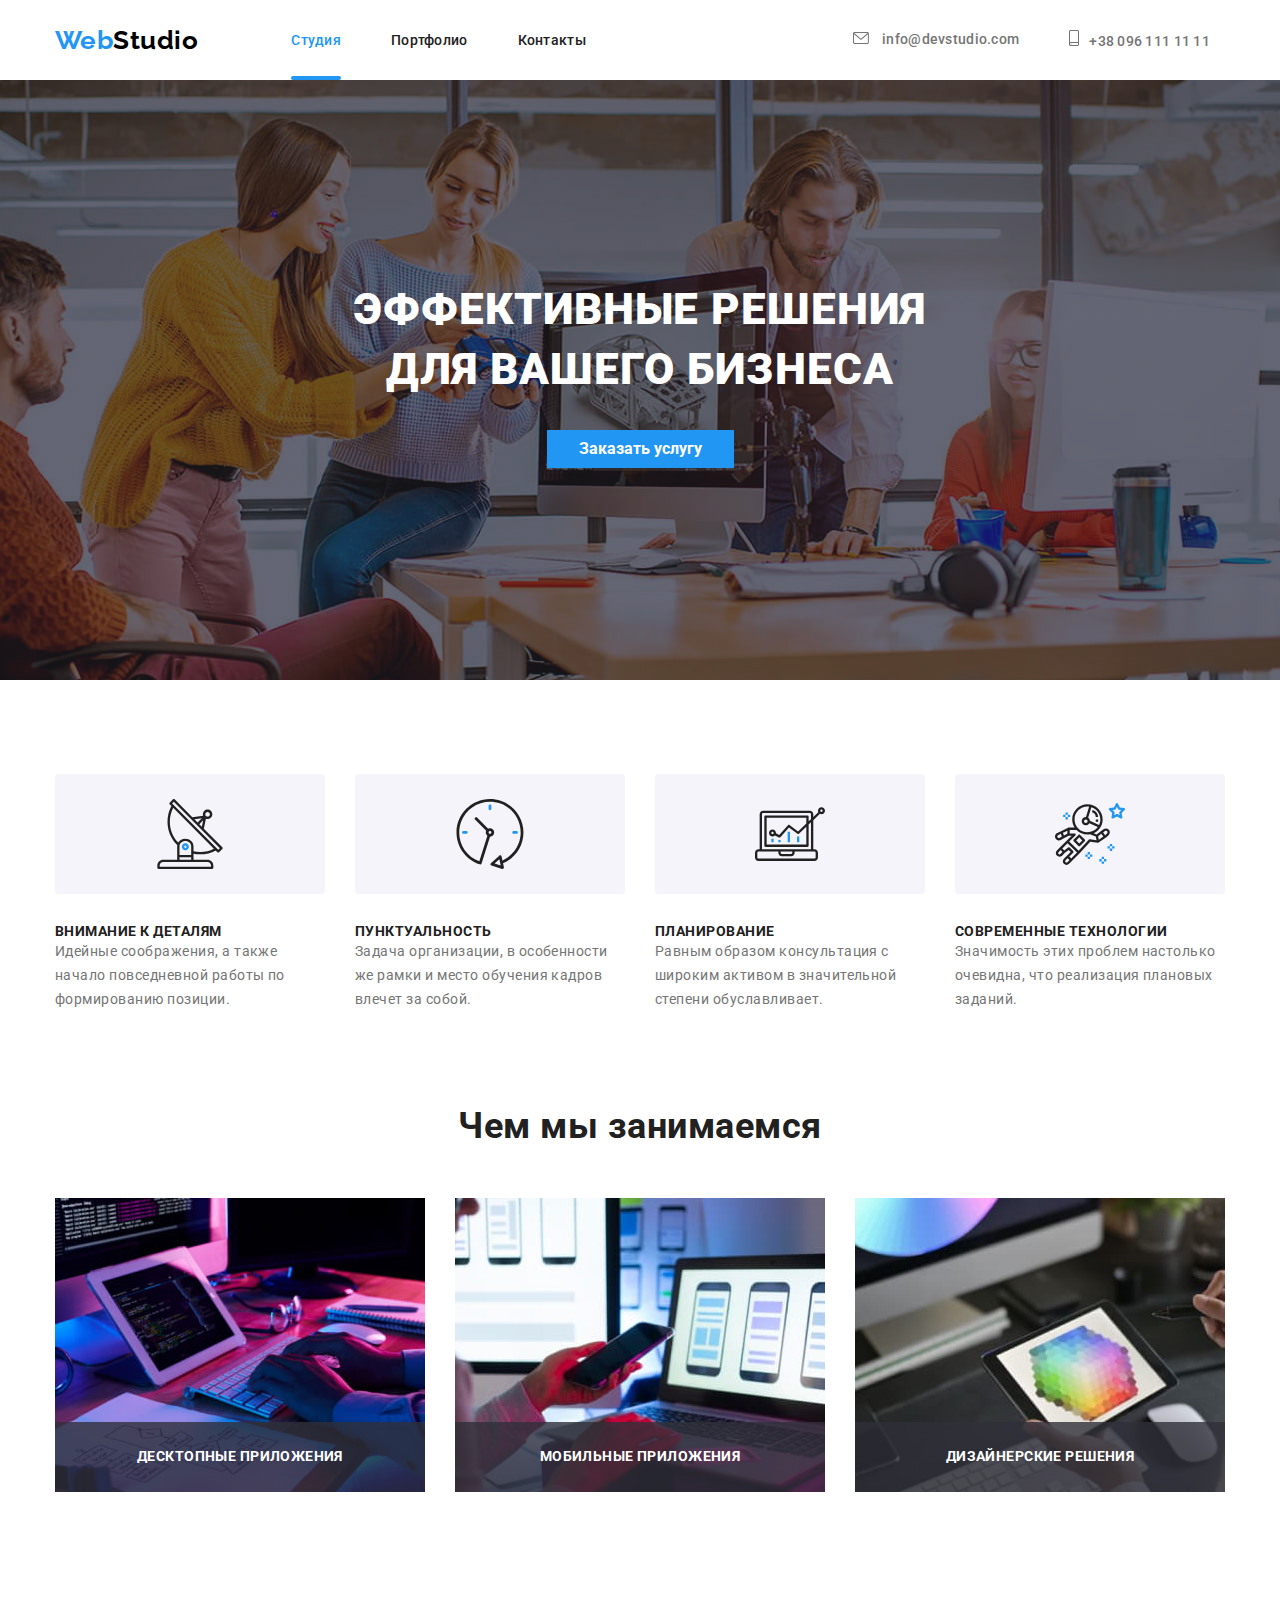
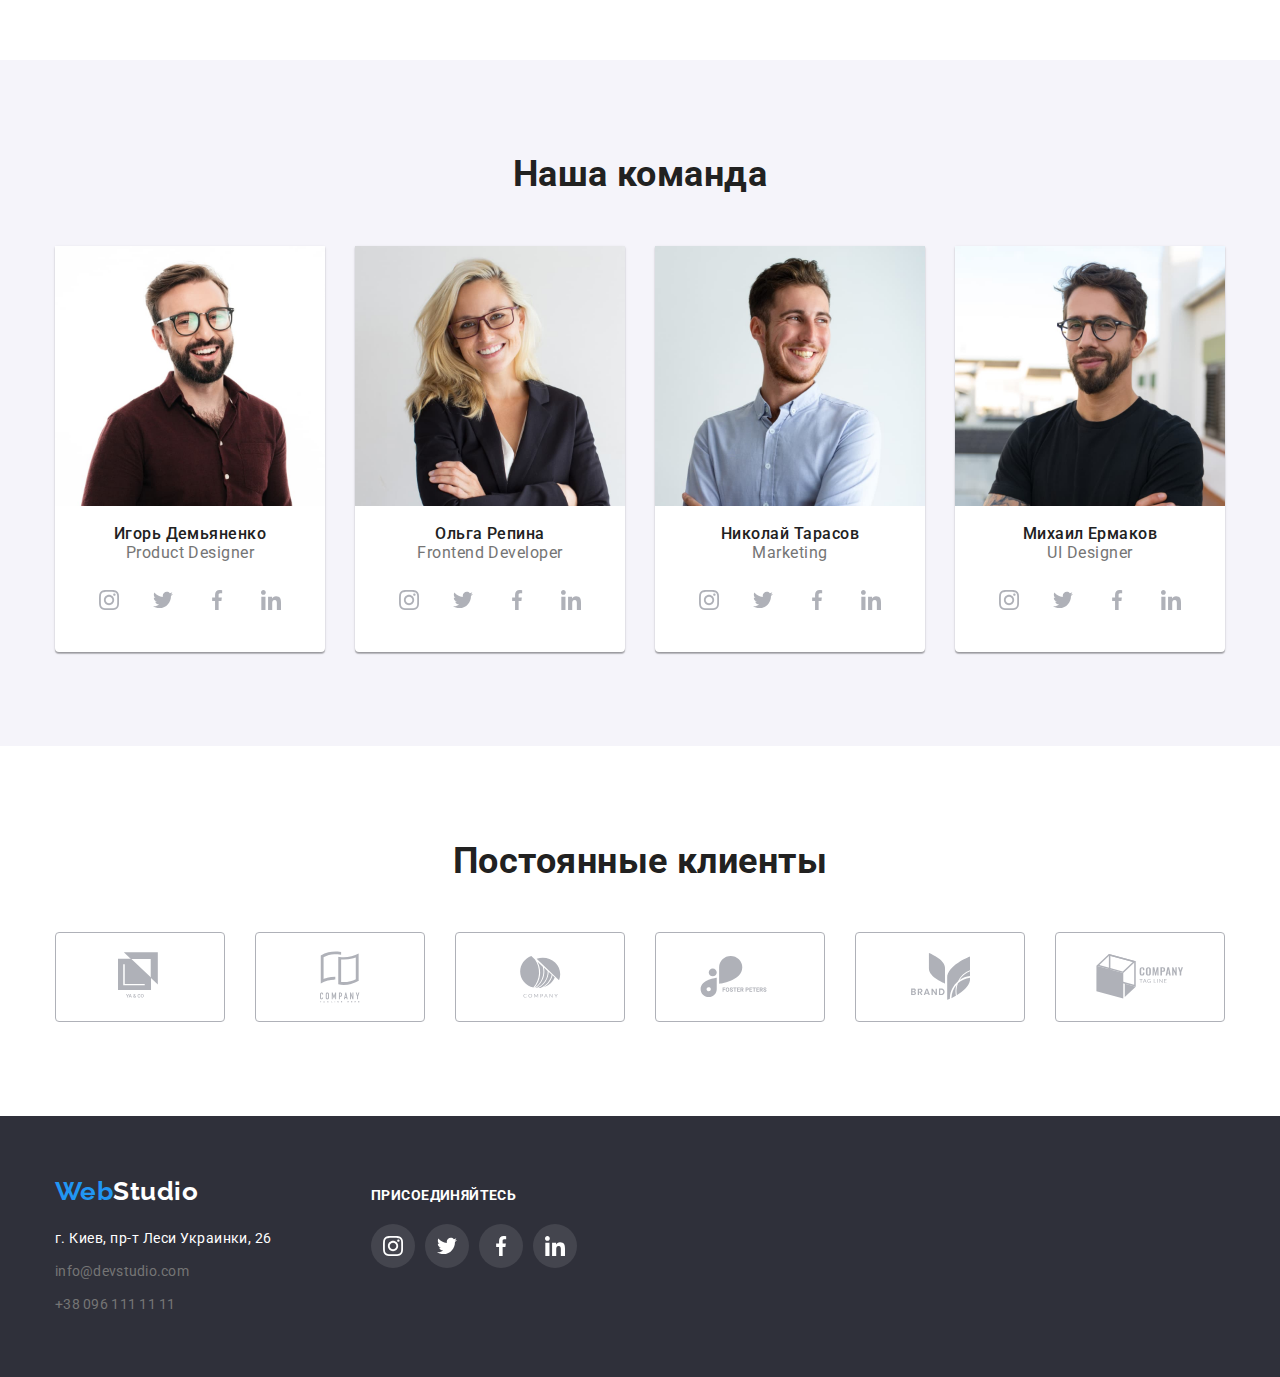
==== commit 45bc5b9e: "HW-5 finish" ====
--- a/index.html
+++ b/index.html
@@ -22,8 +22,8 @@
                 </a>
                 <ul class="header-list list">
                     <li class="item"><a href="index.html" class="header-link studio-link">Студия</a></li>
-                    <li class="item"><a href="portfolio.html" class="header-link">Портфолио</a></li>
-                    <li class="item"><a href="" class="header-link">Контакты</a></li>
+                    <li class="item"><a href="portfolio.html" class="header-link header-link__border">Портфолио</a></li>
+                    <li class="item"><a href="" class="header-link header-link__border">Контакты</a></li>
                 </ul>
             </nav>
 
--- a/css/styles.css
+++ b/css/styles.css
@@ -104,7 +104,35 @@
     color: var(--background-button);
 }
 
-.header-link::after {
+.studio-link::after {
+    content: '';
+    display: block;
+
+    position: absolute;
+    left: 0;
+    bottom: -32px;
+    width: 100%;
+    border-bottom: 4px solid var(--background-button);
+    border-radius: 2px;
+}
+
+.portfolio-link {
+    color: var(--background-button);
+}
+
+.portfolio-link::after {
+    content: '';
+    display: block;
+
+    position: absolute;
+    left: 0;
+    bottom: -32px;
+    width: 100%;
+    border-bottom: 4px solid var(--background-button);
+    border-radius: 2px;
+}
+
+.header-link__border::after {
     content: '';
     display: block;
 
@@ -120,10 +148,6 @@
     transform: scaleX(0);
 }
 
-.portfolio-link {
-    color: var(--background-button);
-}
-
 .header-link:hover,
 .header-link:focus {
     color: var(--background-button);
@@ -131,8 +155,8 @@
     transition-duration: 250ms;
 }
 
-.header-link:hover::after,
-.header-link:focus::after {
+.header-link__border:hover::after,
+.header-link__border:focus::after {
     color: var(--background-button);
     transition-timing-function: cubic-bezier(0.4, 0, 0.2, 1);
     transition-duration: 250ms;
@@ -724,8 +748,8 @@
 }
 
 .modal-icons {
-    width: 18px;
-    height: 18px;
+    width: 11px;
+    height: 11px;
     fill: #000000;
 }
 
@@ -812,45 +836,41 @@
 .projects-list__link {
     position: relative;
     display: inline-block;
+
+    width: 370px;
+    height: 294px;
+}
+
+.projects-list__container {
+    position: relative;
+    overflow: hidden;
+}
+
+.projects-list__link:hover .projects-list__text,
+.projects-list__link:focus .projects-list__text {
+    background-color: rgba(33, 150, 243, 0.9);
+    transform: translateY(0);
+    opacity: 1;
 }
 
 .projects-list__text {
-    width: 322px;
-
-    font-size: 18px;
-    line-height: 1.55;
-    letter-spacing: 0.03em;
-    text-decoration: none;
-    color: #FFFFFF;
-}
-
-/* .projects-list__container::after {
-    display: inline-block;
-    content: '';
     position: absolute;
     top: 0;
     left: 0;
+    transform: translateY(100%);
+    transition: all 250ms cubic-bezier(0.4, 0, 0.2, 1);
 
     width: 100%;
     height: 100%;
+    padding: 63px 24px;
+
+    font-size: 18px;
+    line-height: 1.55;
+    letter-spacing: 0.03em;
+    text-decoration: none;
+    color: #FFFFFF;
     opacity: 0;
-} */
-
-.projects-list__container {
-    position: absolute;
-    display: inline-block;
-
-    width: 370px;
-    height: 294px;
-    padding: 63px 24px;
-    opacity: 0;
-}
-
-.projects-list__link:hover .projects-list__container,
-.projects-list__link:focus .projects-list__container {
-    opacity: 1;
-    background-color: rgba(33, 150, 243, 0.9);
-    transition: background-color 250ms cubic-bezier(0.4, 0, 0.2, 1);
+    pointer-events: none;
 }
 
 .projects-list_title {
